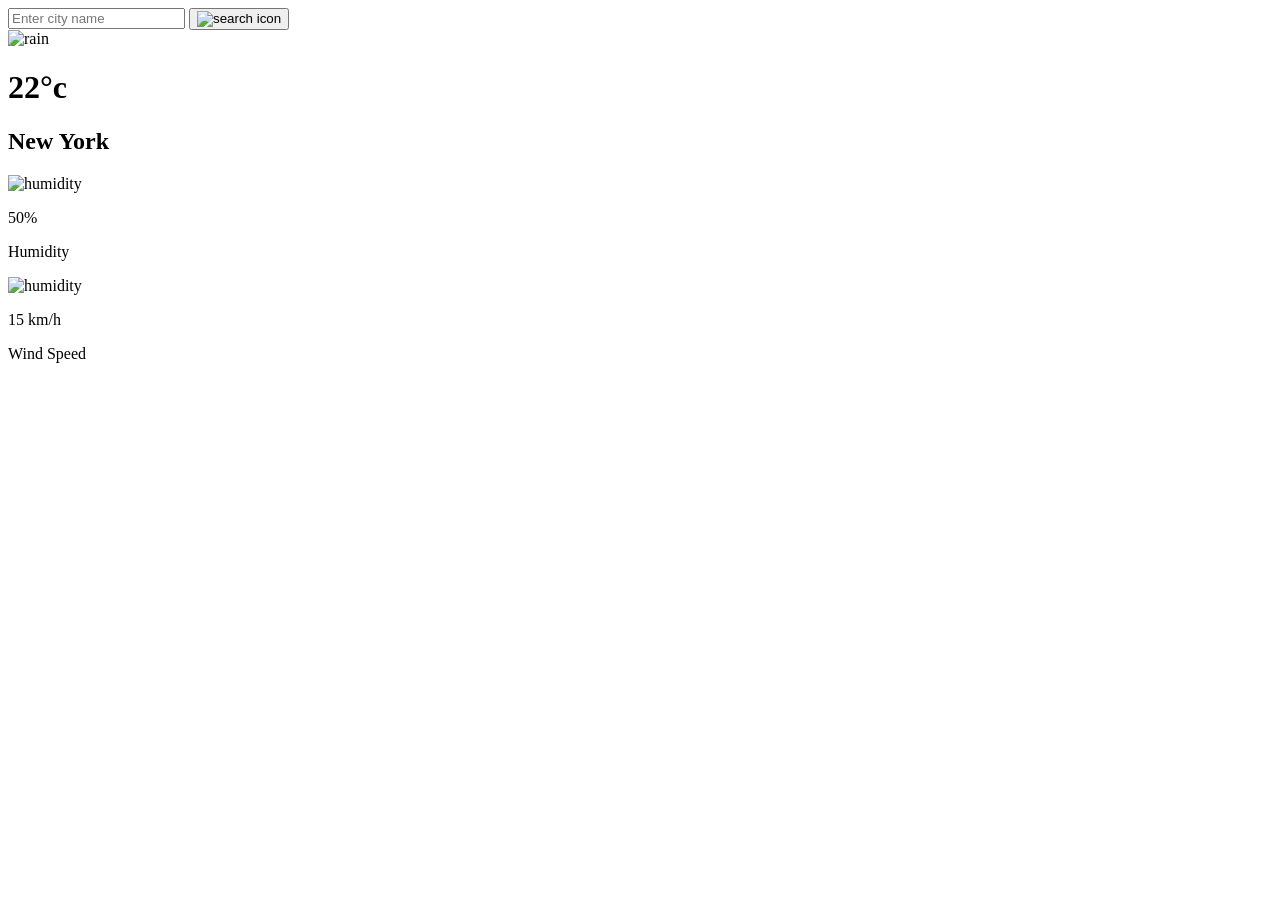
==== index.html @ 6f23e280 "added index.html" ====
<!DOCTYPE html>
<html lang="en">
<head>
    <meta charset="UTF-8">
    <meta name="viewport" content="width=device-width, initial-scale=1.0">
    <title>weather api</title>
    <link rel="stylesheet" href="style.css">
    <script src="script.js"defr></script>
</head>
<body>
    <div class="card">
        <div class="search">
            <input class="input" type="text" placeholder="Enter city name" spellcheck="false">
            <button class="search-button"><img src="images/search.png" alt="search icon"></button>
        </div>
        <div class="weather">
            <img src="images/rain.png" alt="rain" class="weather-icon">
            <h1 class="temp">22°c</h1>
            <h2 class="city">New York</h2>
            <div class="details">
                <div class="col">
                    <img  src="images/humidity.png" alt="humidity">
                    <div>
                        <p class="humidity">50%</p>
                        <p>Humidity</p>
                    </div>
                </div>
                <div class="col">
                    <img src="images/wind.png" alt="humidity">
                    <div>
                        <p class="wind">15 km/h</p>
                        <p>Wind Speed </p>
                    </div>
                </div>
            </div>
        </div>
    </div>
</body>
</html>
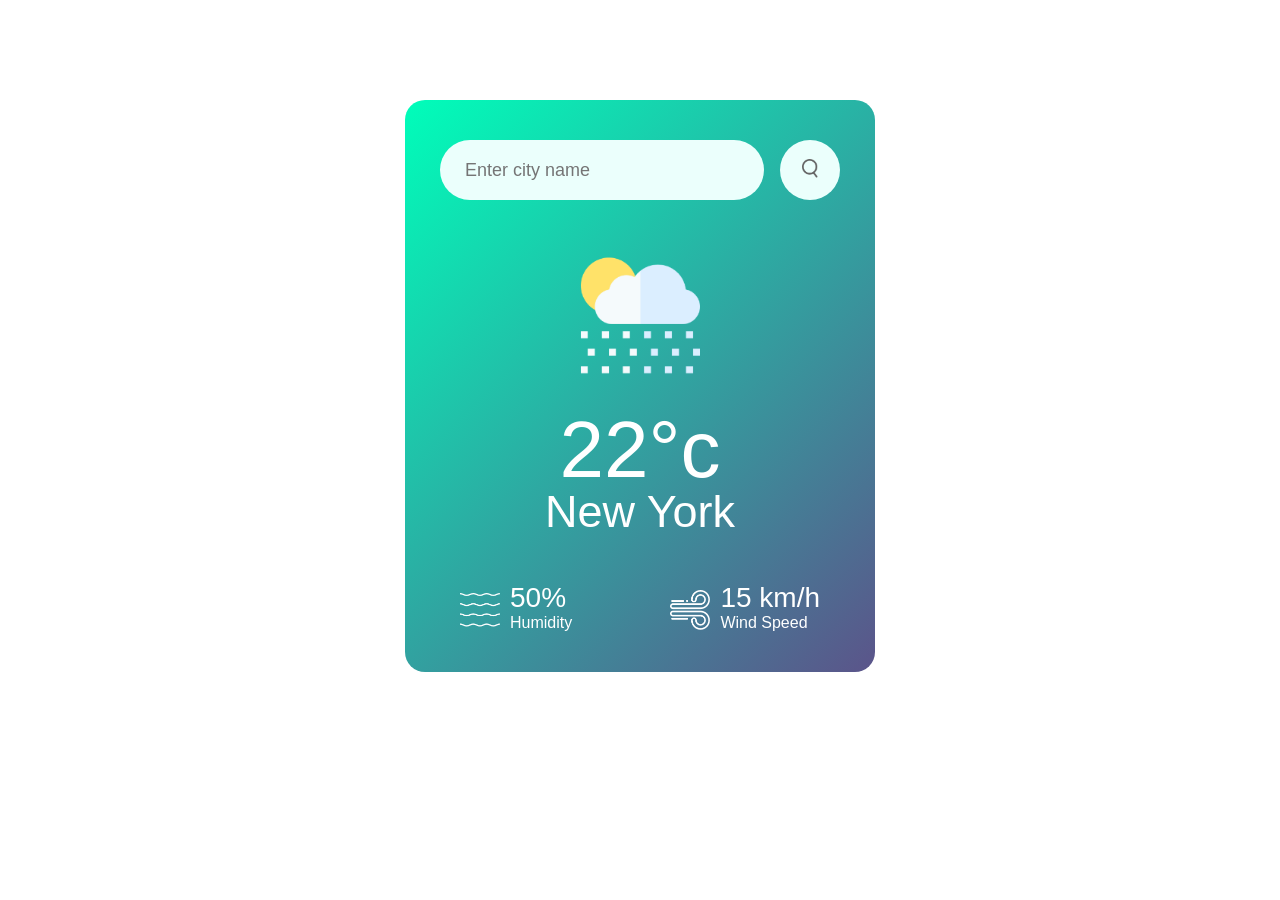
==== commit e8b3fc54: "Add new feature" ====
--- a/index.html
+++ b/index.html
@@ -14,7 +14,7 @@
             <button class="search-button"><img src="images/search.png" alt="search icon"></button>
         </div>
         <div class="weather">
-            <img src="images/rain.png" alt="rain" class="weather-icon">
+            <img src="images/rain.png" alt="Rain" class="weather-icon">
             <h1 class="temp">22°c</h1>
             <h2 class="city">New York</h2>
             <div class="details">
--- a/style.css
+++ b/style.css
@@ -0,0 +1,90 @@
+*{
+    margin:0;
+    padding: 0;
+    font-family: 'Poppins', sans-serif;
+    box-sizing: border-box;
+}
+.body{
+    background: #222;
+}
+.card{
+    width: 90%;
+    max-width: 470px;
+    background: linear-gradient(135deg,#00feba, #5b548a);
+    color: #fff;
+    margin: 100px auto 0;
+    border-radius: 20px;
+    padding: 40px 35px;
+
+}
+.search{
+    width: 100%;
+    display: flex;
+    align-items: center;
+    justify-content: space-between;
+}
+.search input{
+    border: 0;
+    outline: 0;
+    background: #ebfffc;
+    color: #555;
+    padding: 10px 25px;
+    height: 60px;
+    border-radius: 30px;
+    flex: 1;
+    margin-right: 16px;
+    font-size: 18px;
+}
+.search button{
+    border: 0;
+    outline: 0;
+    background: #ebfffc;
+    border-radius: 50%;
+    width: 60px;
+    height: 60px;
+    cursor: pointer;
+}
+.search button img{
+    width: 16px;
+}
+.weather{
+    align-items: center;
+    justify-content: center;
+    text-align: center;
+}
+
+.weather-icon{
+    width: 170px;
+    margin-top: 30px;
+}
+.weather h1{
+    font-size: 80px;
+    font-weight: 500;
+}
+.weather h2{
+    font-size: 45px;
+    font-weight: 400;
+    margin-top: -10px;
+}
+.details{
+    display: flex;
+    align-items: center;
+    justify-content: space-between;
+     padding: 0 20px;
+    margin-top: 50px;
+}
+.col{
+    display: flex;
+    align-items: center;
+    text-align: left;
+
+}
+.col img{
+    width: 40px;
+    margin-right: 10px;
+}
+.humidity, .wind{
+    font-size: 28px;
+    margin-top: -6px;
+
+}
